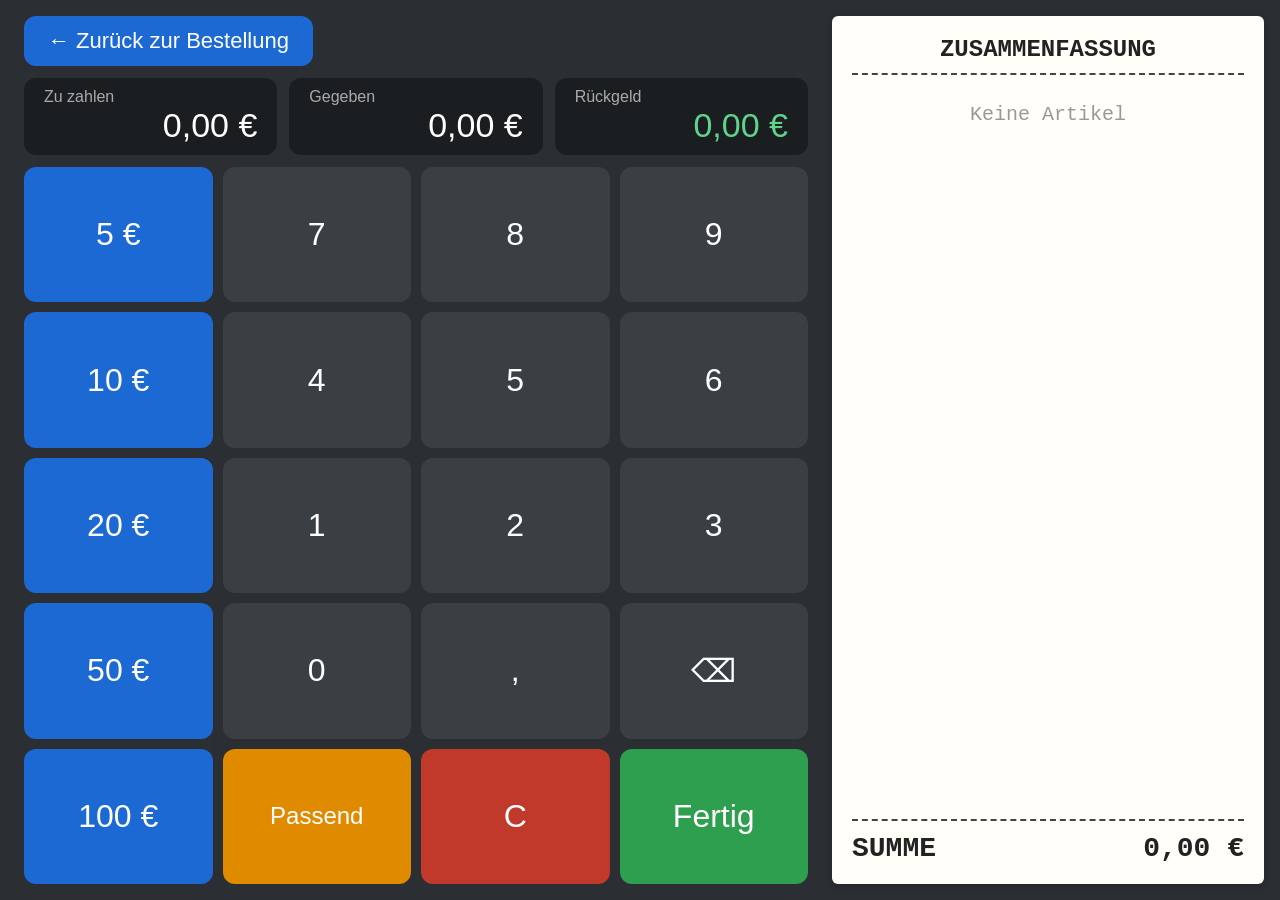
==== fw_rechenhilfe.html @ dd3617d3 "Add files via upload" ====
<!DOCTYPE html>
<html lang="de">
<head>
  <meta charset="UTF-8">
  <meta name="viewport" content="width=device-width, initial-scale=1, maximum-scale=1, user-scalable=no, viewport-fit=cover">
  <meta name="apple-mobile-web-app-capable" content="yes">
  <meta name="mobile-web-app-capable" content="yes">
  <meta name="apple-mobile-web-app-status-bar-style" content="black-translucent">
  <meta name="theme-color" content="#1c69d4">
  <meta name="apple-mobile-web-app-title" content="Kasse">
  <title>FW Kassentool – Rechenhilfe</title>
  <link rel="manifest" href="manifest.webmanifest">
  <link rel="apple-touch-icon" href="icons/icon-180.png">
  <link rel="stylesheet" href="style.css">
  <style>
    #calc {
      flex: 2; display: flex; flex-direction: column; gap: 12px;
      padding: 16px 24px; min-width: 0;
    }
    .nav { display: flex; gap: 12px; }
    .nav a {
      font-size: 22px; padding: 12px 24px;
      border-radius: 12px; background: #1c69d4;
      color: #fff; text-decoration: none;
    }
    .nav a:active { opacity: .6; }
    .info { display: grid; grid-template-columns: repeat(3, 1fr); gap: 12px; }
    .box { background: #1b1e21; border-radius: 12px; padding: 10px 20px; min-width: 0; }
    .box small { color: #aaa; font-size: 16px; display: block; }
    .box div { font-size: 34px; text-align: right; white-space: nowrap; overflow: hidden; }
    .box.change div { color: #5fd38a; }
    .box.change.neg div { color: #ff6b6b; }

    /* Tastenraster 5 x 4 */
    #keys {
      flex: 1; display: grid;
      grid-template-columns: repeat(4, 1fr);
      grid-template-rows: repeat(5, 1fr);
      gap: 10px;
      min-height: 0;
    }
    #keys button, #keys a {
      font-size: 32px; border: 0; border-radius: 12px;
      background: #3a3f44; color: #fff;
    }
    #keys button.clr { background: #c0392b; }
    #keys button.fix { background: #1c69d4; }
    #keys button.exact { background: #e08a00; font-size: 24px; }
    #keys button.exact.active { background: #ffb340; color: #000; }
    #keys button.small { font-size: 24px; }
    #keys a#done {
      display: flex; align-items: center; justify-content: center;
      background: #2e9e4f; text-decoration: none; text-align: center;
    }
    #keys button:active, #keys a:active { opacity: .6; }

    /* Hinweis im Hochformat */
    #rotate {
      display: none; position: fixed; inset: 0; z-index: 100;
      background: #2b2f33; color: #fff;
      align-items: center; justify-content: center;
      text-align: center; font-size: 28px; padding: 24px;
    }
    @media (orientation: portrait) {
      #rotate { display: flex; }
    }
  </style>
</head>
<body>
  <div id="rotate">Bitte das iPad quer halten ↻</div>

  <section id="calc">
    <div class="nav">
      <a id="back" href="index.html">← Zurück zur Bestellung</a>
    </div>

    <div class="info">
      <div class="box"><small>Zu zahlen</small><div id="due">0,00 €</div></div>
      <div class="box"><small>Gegeben</small><div id="given">0,00 €</div></div>
      <div class="box change" id="chBox"><small id="chLabel">Rückgeld</small><div id="change">0,00 €</div></div>
    </div>

    <div id="keys"></div>
  </section>

  <aside id="receipt">
    <h2>ZUSAMMENFASSUNG</h2>
    <div id="lines"></div>
    <div class="sub" id="subOrder"></div>
    <div id="pfandBox"></div>
    <div class="sub" id="subPfand"></div>
    <div id="total"><span>SUMME</span><span id="sum">0,00 €</span></div>
  </aside>

  <script src="articles.js"></script>
  <script src="shared.js"></script>
  <script>
    let input = ''; // Eingabe als Text, z. B. "20,5"
    let exactMode = false; // true, wenn der Betrag per "Passend" gesetzt wurde
    let exactBtn = null;

    const givenEl = document.getElementById('given');
    const changeEl = document.getElementById('change');
    const chBox = document.getElementById('chBox');
    const chLabel = document.getElementById('chLabel');
    const keysEl = document.getElementById('keys');

    // Zusammenfassung und Betrag aus den gespeicherten Mengen
    const due = renderSummary(loadArr('fwQty'), loadArr('fwDep'));
    document.getElementById('due').textContent = fmt(due);

    // Tasten: Spalte 1 = Scheine, Spalten 2-4 = Ziffern und Funktionen
    [ '5 €', '7', '8', '9',
      '10 €', '4', '5', '6',
      '20 €', '1', '2', '3',
      '50 €', '0', ',', '⌫',
      '100 €', 'Passend', 'C'
    ].forEach(k => {
      const b = document.createElement('button');
      b.textContent = k;
      if (k === 'C') b.className = 'clr';
      if (k.includes('€')) b.className = 'fix';
      if (k === 'Passend') { b.className = 'exact'; exactBtn = b; }
      b.addEventListener('click', () => press(k));
      keysEl.appendChild(b);
    });

    // "Fertig" im letzten Feld der Matrix (Zeile 5, Spalte 4)
    const doneBtn = document.createElement('a');
    doneBtn.id = 'done';
    doneBtn.href = 'index.html';
    doneBtn.textContent = 'Fertig';
    doneBtn.addEventListener('click', clearOrder);
    keysEl.appendChild(doneBtn);

    function press(k) {
      if (k === 'C') {
        input = '';
        exactMode = false;
      } else if (k === '⌫') {
        input = input.slice(0, -1);
        exactMode = false;
      } else if (k === 'Passend') {
        if (exactMode) {
          input = '';
          exactMode = false;
        } else {
          input = due.toFixed(2).replace('.', ',');
          exactMode = true;
        }
      } else if (k.includes('€')) {
        // Nach "Passend" wird der Betrag überschrieben, sonst addiert
        const base = exactMode ? 0 : Math.round((parseFloat(input.replace(',', '.')) || 0) * 100);
        const sum = base + parseInt(k, 10) * 100;
        input = (sum % 100 === 0)
          ? String(sum / 100)
          : (sum / 100).toFixed(2).replace('.', ',');
        exactMode = false;
      } else if (k === ',') {
        if (!input.includes(',')) input = (input || '0') + ',';
        exactMode = false;
      } else {
        const dec = input.split(',')[1];
        if (dec !== undefined && dec.length >= 2) return;
        if (input.replace(',', '').length >= 7) return;
        input += k;
        exactMode = false;
      }
      update();
    }

    function update() {
      exactBtn.classList.toggle('active', exactMode);
      const given = parseFloat(input.replace(',', '.')) || 0;
      const diff = Math.round((given - due) * 100) / 100;
      givenEl.textContent = input ? input + ' €' : fmt(0);
      if (diff >= 0) {
        chLabel.textContent = 'Rückgeld';
        chBox.classList.remove('neg');
        changeEl.textContent = fmt(diff);
      } else {
        chLabel.textContent = 'Noch offen';
        chBox.classList.add('neg');
        changeEl.textContent = fmt(-diff);
      }
    }
    update();

    lockGestures('#lines');
  </script>
  <script>
    if ('serviceWorker' in navigator) {
      window.addEventListener('load', () => {
        navigator.serviceWorker.register('./sw.js').catch(() => {});
      });
    }
  </script>
</body>
</html>
---- style.css ----
* { box-sizing: border-box; -webkit-tap-highlight-color: transparent; }
html, body {
  margin: 0;
  height: 100%;
  overflow: hidden;
  font-family: -apple-system, Arial, sans-serif;
  background: #2b2f33;
  color: #fff;
  -webkit-user-select: none;
  user-select: none;
  touch-action: manipulation;
}
body {
  display: flex;
  padding: env(safe-area-inset-top) env(safe-area-inset-right)
           env(safe-area-inset-bottom) env(safe-area-inset-left);
}

/* Zusammenfassung (1/3), auf beiden Seiten identisch */
#receipt {
  flex: 1;
  min-width: 0;
  display: flex;
  flex-direction: column;
  margin: 16px 16px 16px 0;
  padding: 20px;
  background: #fffef8;
  color: #222;
  border-radius: 6px;
  box-shadow: 0 2px 8px rgba(0,0,0,.25);
  font-family: "Courier New", monospace;
}
#receipt h2 {
  margin: 0 0 8px;
  text-align: center;
  border-bottom: 2px dashed #444;
  padding-bottom: 10px;
}
#lines { flex: 1; overflow-y: auto; font-size: 20px; }
.line { display: flex; gap: 12px; padding: 4px 0; }
.line .n { min-width: 48px; font-weight: bold; }
.empty { color: #999; text-align: center; margin-top: 20px; }
#pfandBox { font-size: 20px; border-top: 1px dashed #999; padding-top: 6px; margin-bottom: 8px; }
#pfandBox:empty { display: none; }
#total {
  border-top: 2px dashed #444;
  padding-top: 12px;
  display: flex;
  justify-content: space-between;
  font-size: 28px;
  font-weight: bold;
}
.sub { text-align: right; font-size: 20px; font-weight: bold; padding: 4px 0; }
.sub:empty { display: none; }
#rotate {
  display: none; position: fixed; inset: 0; z-index: 100;
  background: #2b2f33; color: #fff;
  align-items: center; justify-content: center;
  text-align: center; font-size: 28px; padding: 24px;
}
@media (orientation: portrait) {
  #rotate { display: flex; }
}
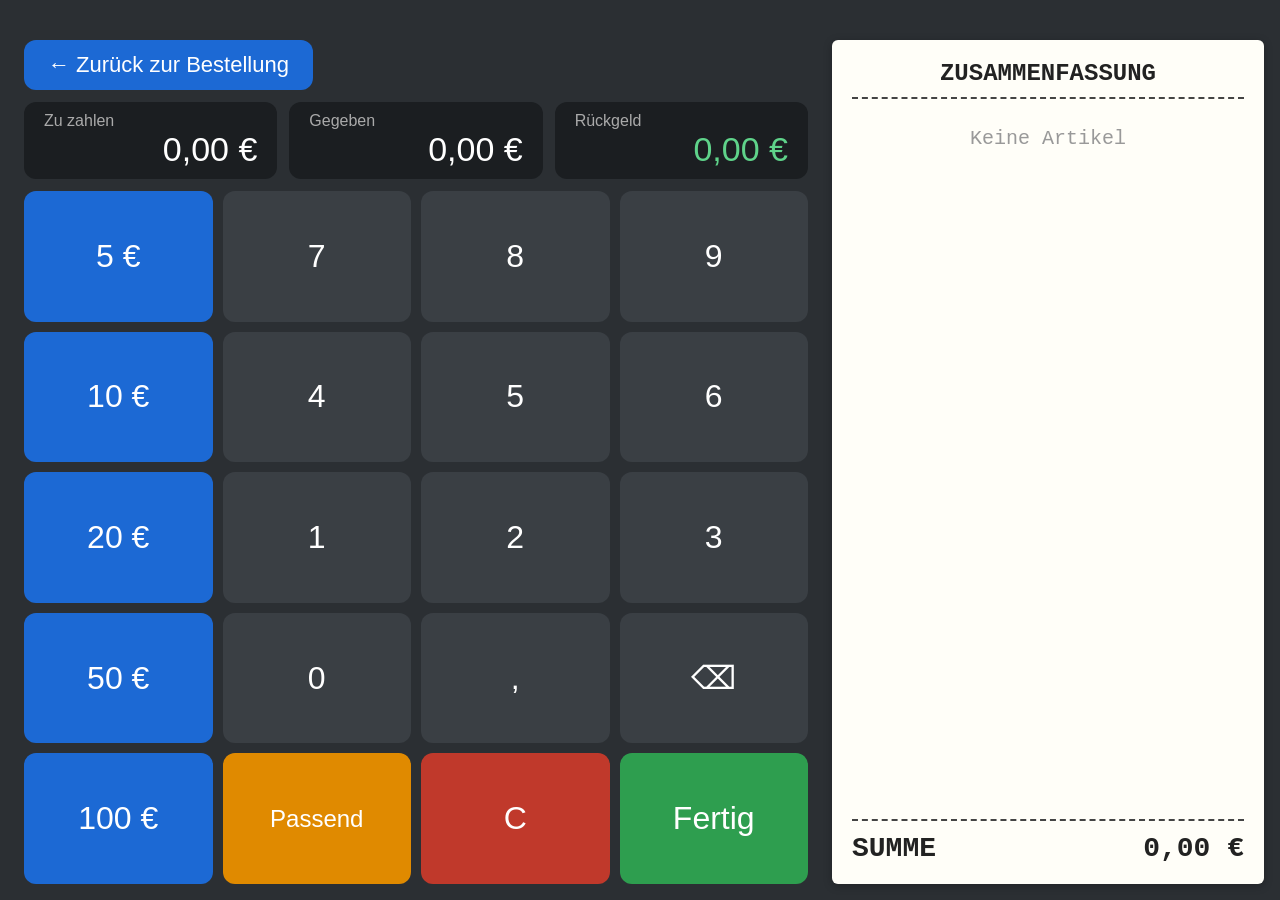
==== commit 2011502f: "Add files via upload" ====
--- a/fw_rechenhilfe.html
+++ b/fw_rechenhilfe.html
@@ -93,6 +93,7 @@
   </aside>
 
   <script src="articles.js"></script>
+  <script src="store.js"></script>
   <script src="shared.js"></script>
   <script>
     let input = ''; // Eingabe als Text, z. B. "20,5"
@@ -187,6 +188,7 @@
     update();
 
     lockGestures('#lines');
+    keepAwake();
   </script>
   <script>
     if ('serviceWorker' in navigator) {
--- a/style.css
+++ b/style.css
@@ -2,6 +2,7 @@
 html, body {
   margin: 0;
   height: 100%;
+  height: 100dvh;
   overflow: hidden;
   font-family: -apple-system, Arial, sans-serif;
   background: #2b2f33;
@@ -12,7 +13,7 @@
 }
 body {
   display: flex;
-  padding: env(safe-area-inset-top) env(safe-area-inset-right)
+  padding: max(env(safe-area-inset-top), 24px) env(safe-area-inset-right)
            env(safe-area-inset-bottom) env(safe-area-inset-left);
 }
 
